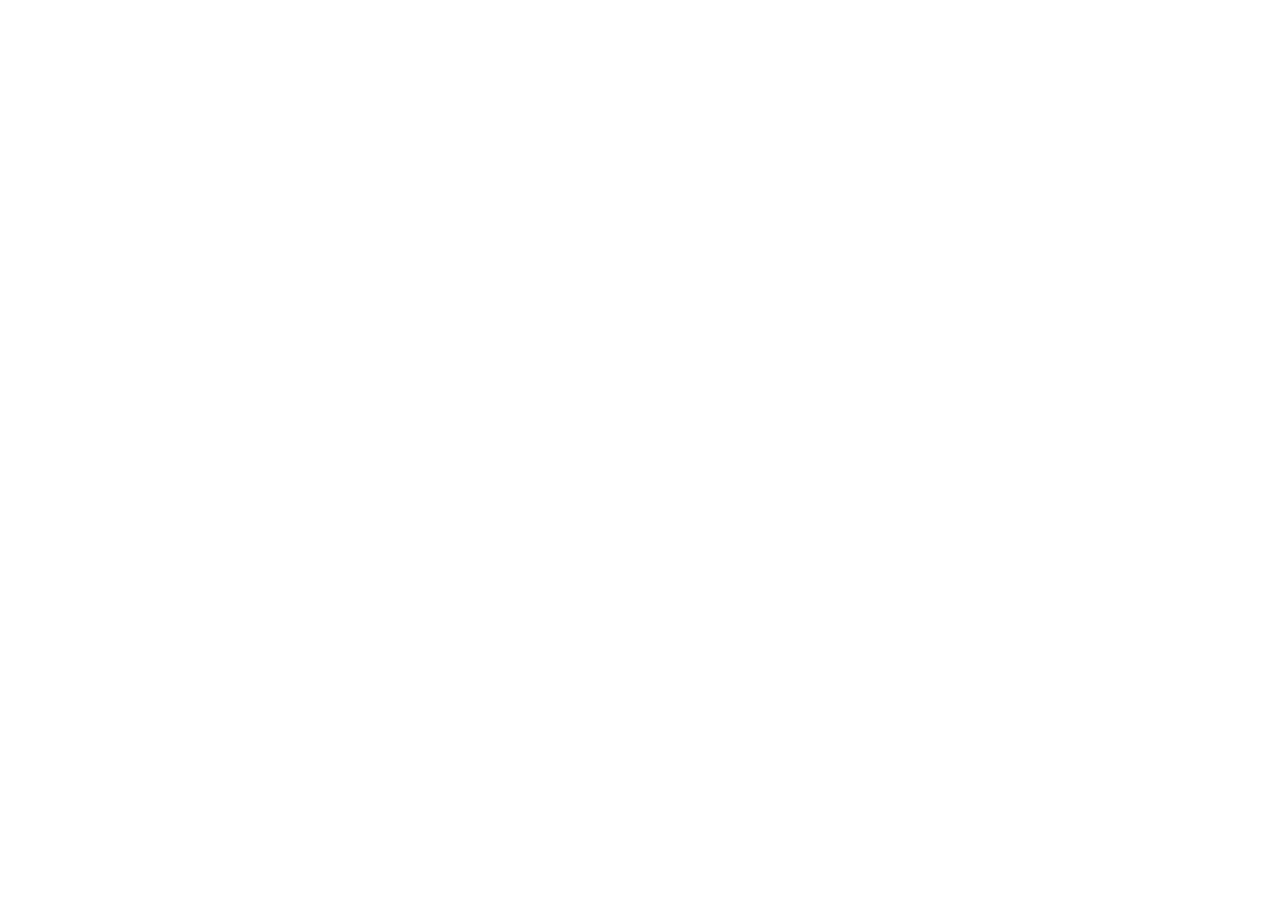
==== index.html @ fde0df3c "initialized project" ====
<!DOCTYPE html>
<html lang="en">
<head>
    <meta charset="UTF-8">
    <meta name="viewport" content="width=device-width, initial-scale=1.0">
    <title>Onam Games</title>
    <link rel="stylesheet" href="style.css">
</head>
<body>
    
    
<script src="path/to/your-script.js"></script>
</body>
</html>
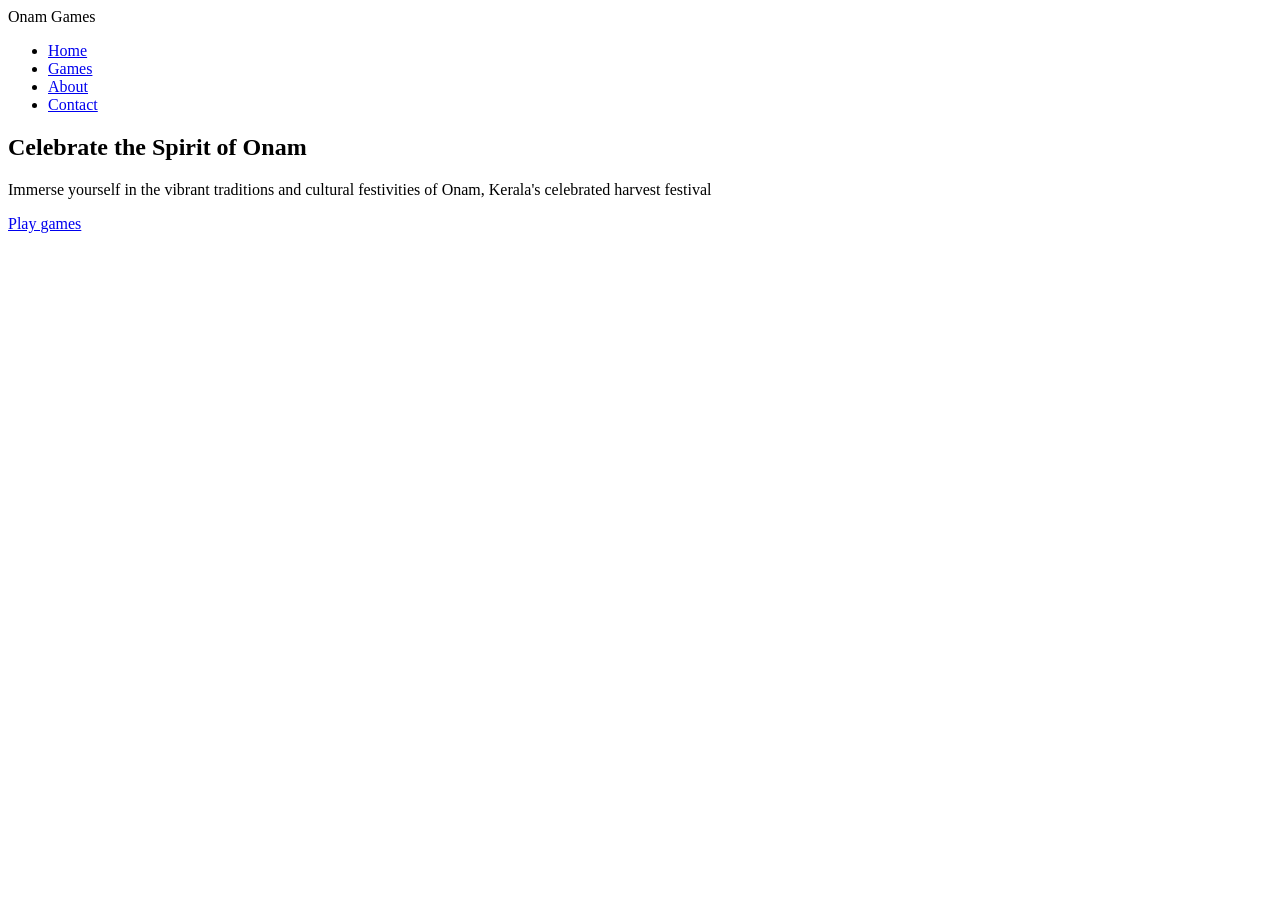
==== commit 40f2cccf: "added basic structure for front page" ====
--- a/index.html
+++ b/index.html
@@ -7,7 +7,22 @@
     <link rel="stylesheet" href="style.css">
 </head>
 <body>
-    
+    <nav class="navbar">
+        <div class="navbar-logo">Onam Games</div>
+        <ul class="navbar-links">
+            <li><a href="#">Home</a></li>
+            <li><a href="#">Games</a></li>
+            <li><a href="#">About</a></li>
+            <li><a href="#">Contact</a></li>
+        </ul>
+    </nav>
+    <section class="hero">
+        <div class="hero-content">
+            <h1>Celebrate the Spirit of Onam</h1>
+            <p>Immerse yourself in the vibrant traditions and cultural festivities of Onam, Kerala's celebrated harvest festival</p>
+            <a href="#" class="hero-btn">Play games</a>
+        </div>
+    </section>
     
 <script src="path/to/your-script.js"></script>
 </body>
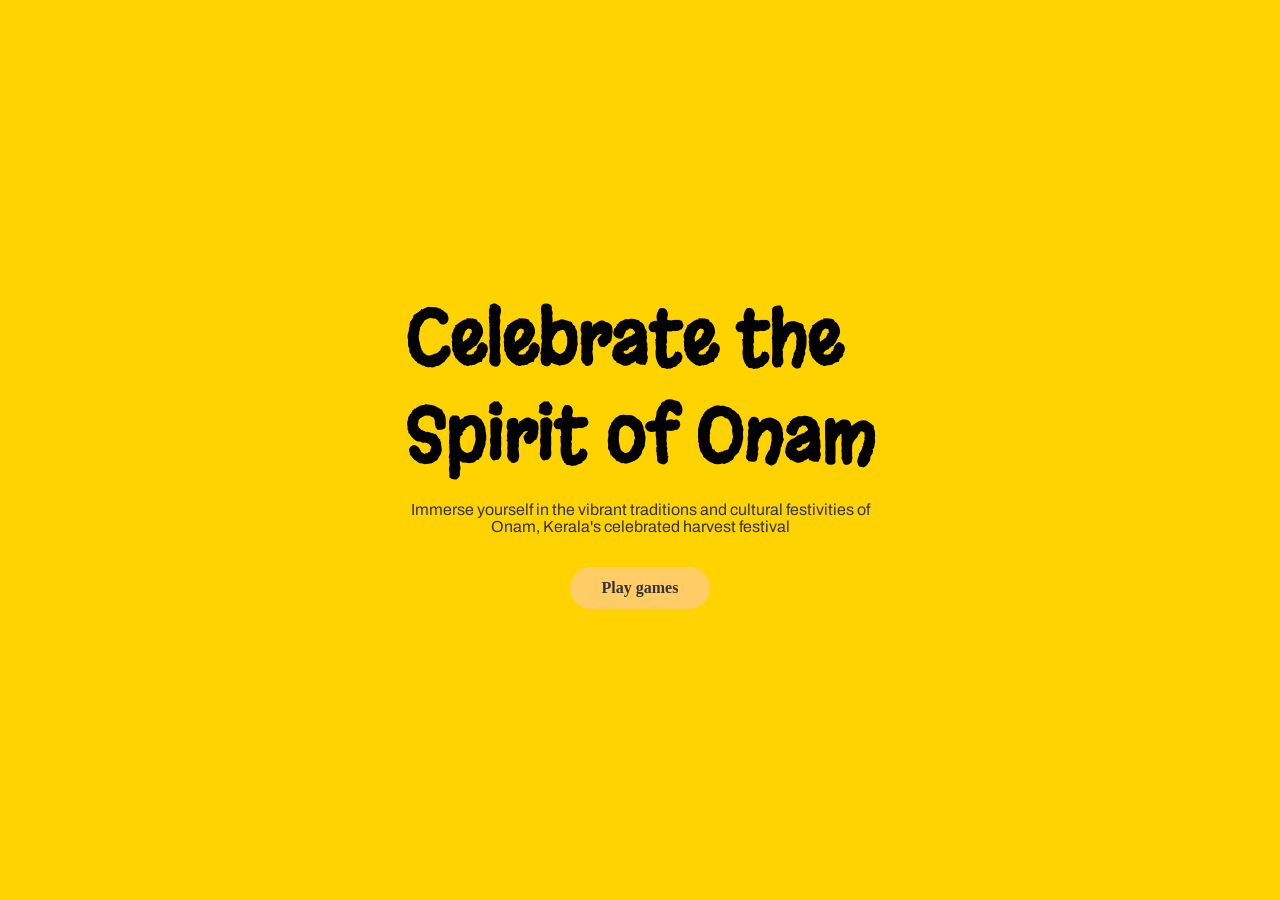
==== commit d116d121: "Added a background image in assets folder and done a basic design" ====
--- a/index.html
+++ b/index.html
@@ -3,22 +3,16 @@
 <head>
     <meta charset="UTF-8">
     <meta name="viewport" content="width=device-width, initial-scale=1.0">
-    <title>Onam Games</title>
+    <title>Onamania</title>
     <link rel="stylesheet" href="style.css">
 </head>
 <body>
-    <nav class="navbar">
-        <div class="navbar-logo">Onam Games</div>
-        <ul class="navbar-links">
-            <li><a href="#">Home</a></li>
-            <li><a href="#">Games</a></li>
-            <li><a href="#">About</a></li>
-            <li><a href="#">Contact</a></li>
-        </ul>
-    </nav>
+    <!-- <nav class="navbar">
+        <div class="navbar-logo">Onammania</div>
+    </nav> -->
     <section class="hero">
         <div class="hero-content">
-            <h1>Celebrate the Spirit of Onam</h1>
+            <h1>Celebrate the <br> Spirit of Onam</h1>
             <p>Immerse yourself in the vibrant traditions and cultural festivities of Onam, Kerala's celebrated harvest festival</p>
             <a href="#" class="hero-btn">Play games</a>
         </div>
--- a/style.css
+++ b/style.css
@@ -0,0 +1,67 @@
+@import url('https://fonts.googleapis.com/css2?family=Archivo:ital,wght@0,100..900;1,100..900&family=Margarine&display=swap');
+
+*{
+    margin: 0;
+    padding: 0;
+    box-sizing: border-box;
+}
+
+body {
+    background: #ffd300;
+}
+/* 
+nav {
+    padding: 1rem;
+    text-align: center;
+}
+nav a {
+    color: white;
+    text-decoration: none;
+    font-size: 1.5rem;
+    font-weight: bold;
+} */
+
+.hero {
+    display: flex;
+    align-items: center;
+    justify-content: center;
+    width: auto;
+    height: 100vh;
+}
+
+.hero-content{
+    display: flex;
+    align-items: center;
+    justify-content: center;
+    flex-direction: column;
+}
+
+.hero-content h1 {
+    font-size: 4.5rem;
+    font-weight: bold;
+    color: #020202;
+    margin-bottom: 1rem;
+    font-family: "Margarine", sans-serif;
+}
+
+.hero-content p {
+    font-family: "Archivo", sans-serif;
+    font-size: 1rem;
+    color: #333;
+    margin-bottom: 2rem;
+    max-width: 500px;
+    text-align: center;
+}
+
+.hero-btn {
+    background: #ffcc66;
+    color: #333;
+    padding: 0.75rem 2rem;
+    border: none;
+    border-radius: 25px;
+    font-size: 1rem;
+    font-weight: bold;
+    text-decoration: none;
+    transition: background 0.2s;
+}
+
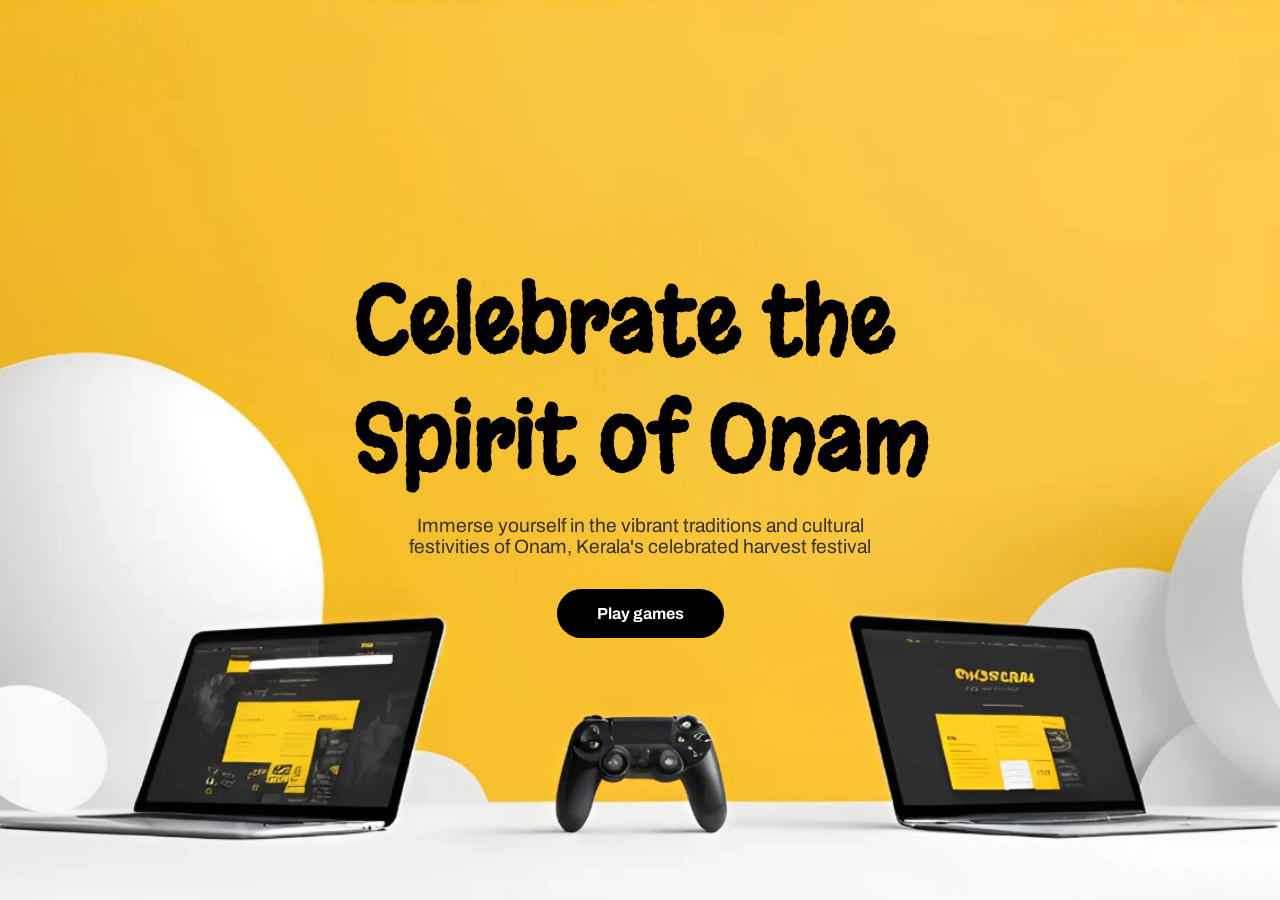
==== commit 0fe3dd7f: "completed project need to fix grid issue" ====
--- a/index.html
+++ b/index.html
@@ -14,7 +14,7 @@
         <div class="hero-content">
             <h1>Celebrate the <br> Spirit of Onam</h1>
             <p>Immerse yourself in the vibrant traditions and cultural festivities of Onam, Kerala's celebrated harvest festival</p>
-            <a href="#" class="hero-btn">Play games</a>
+            <a href="http://localhost:5500/guesscard/" class="hero-btn">Play games</a>
         </div>
     </section>
     
--- a/style.css
+++ b/style.css
@@ -27,6 +27,10 @@
     justify-content: center;
     width: auto;
     height: 100vh;
+    background-image: url(Assets/Background.png);
+    background-size: cover; 
+    background-repeat: no-repeat;
+    background-position: center;
 }
 
 .hero-content{
@@ -37,7 +41,7 @@
 }
 
 .hero-content h1 {
-    font-size: 4.5rem;
+    font-size: 5.5rem;
     font-weight: bold;
     color: #020202;
     margin-bottom: 1rem;
@@ -46,7 +50,7 @@
 
 .hero-content p {
     font-family: "Archivo", sans-serif;
-    font-size: 1rem;
+    font-size: 1.2rem;
     color: #333;
     margin-bottom: 2rem;
     max-width: 500px;
@@ -54,14 +58,22 @@
 }
 
 .hero-btn {
-    background: #ffcc66;
-    color: #333;
-    padding: 0.75rem 2rem;
+    background: #000;
+    color: #fff;
+    font-family: "Archivo", sans-serif;
+    padding: 1rem 2.5rem;
     border: none;
     border-radius: 25px;
     font-size: 1rem;
     font-weight: bold;
     text-decoration: none;
-    transition: background 0.2s;
+    transition: all ease-in-out 0.7s;
+    cursor: pointer;
 }
 
+.hero-btn:hover {
+    background: #fff;
+    color: #000;
+
+}
+
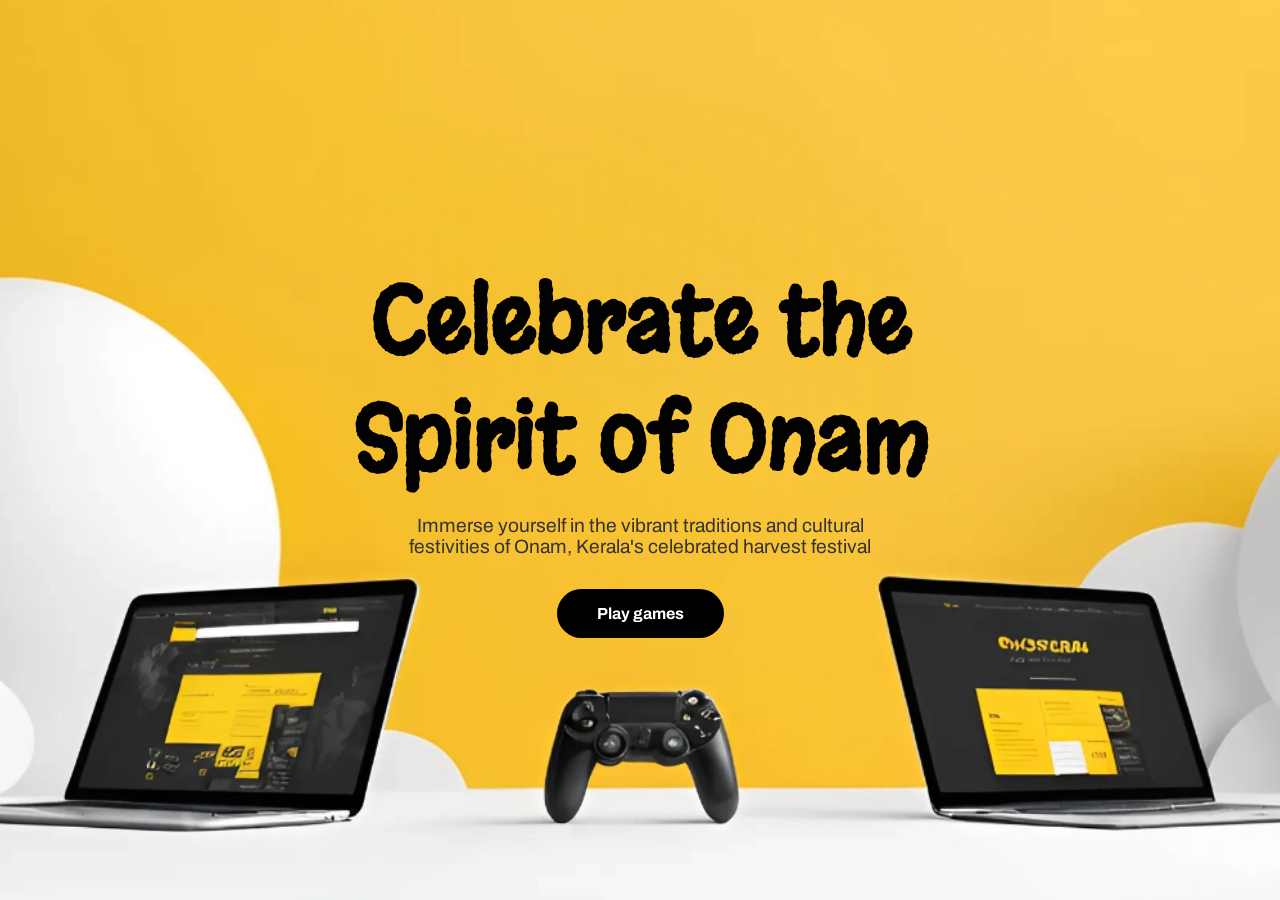
==== commit 5beeb527: "completed project" ====
--- a/index.html
+++ b/index.html
@@ -5,6 +5,7 @@
     <meta name="viewport" content="width=device-width, initial-scale=1.0">
     <title>Onamania</title>
     <link rel="stylesheet" href="style.css">
+    <link rel="icon" href="../Assets/logo.jpg"/>
 </head>
 <body>
     <!-- <nav class="navbar">
--- a/style.css
+++ b/style.css
@@ -46,6 +46,7 @@
     color: #020202;
     margin-bottom: 1rem;
     font-family: "Margarine", sans-serif;
+    text-align: center;
 }
 
 .hero-content p {
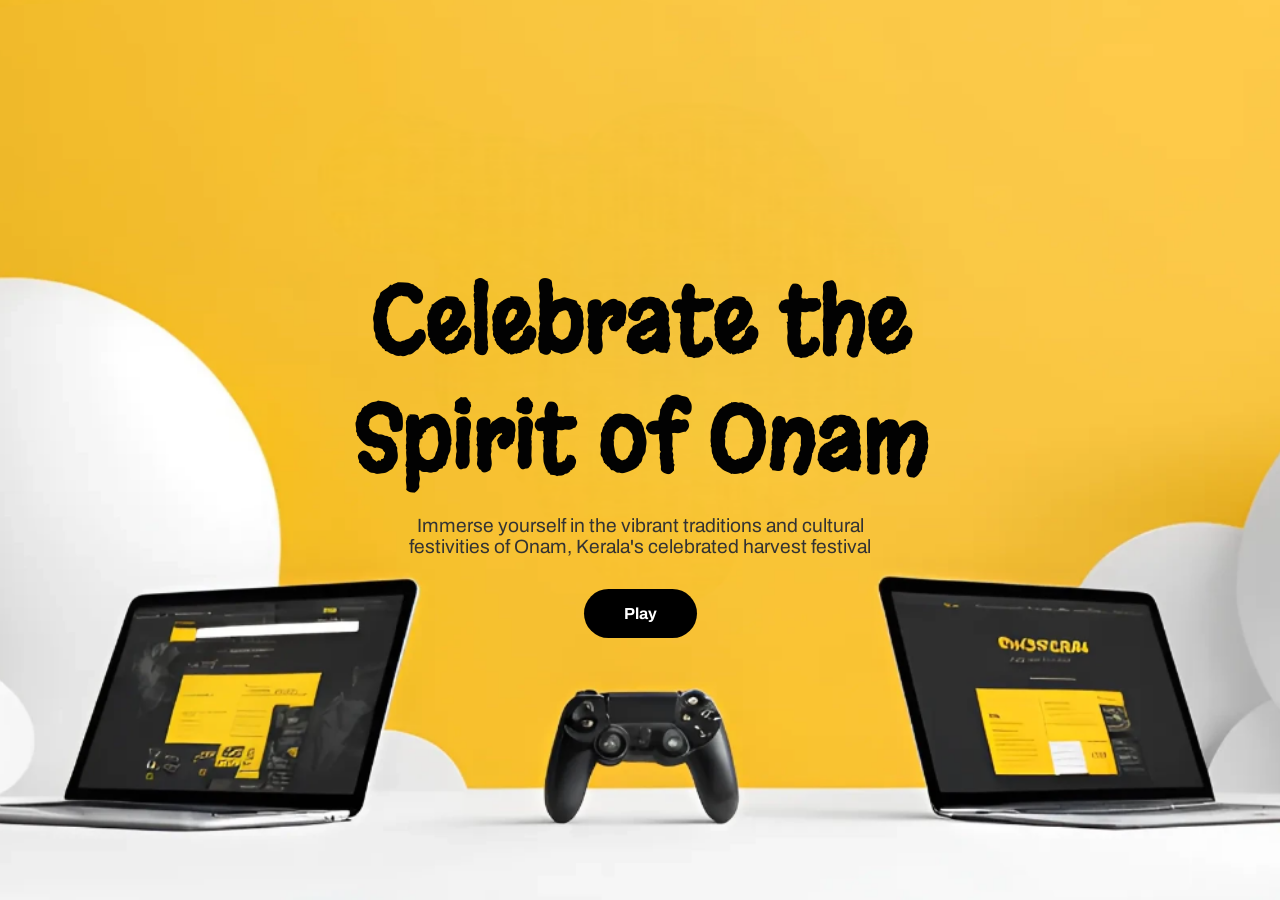
==== commit a9681621: "completed project" ====
--- a/index.html
+++ b/index.html
@@ -15,7 +15,7 @@
         <div class="hero-content">
             <h1>Celebrate the <br> Spirit of Onam</h1>
             <p>Immerse yourself in the vibrant traditions and cultural festivities of Onam, Kerala's celebrated harvest festival</p>
-            <a href="http://localhost:5500/guesscard/" class="hero-btn">Play games</a>
+            <a href="http://localhost:5500/guesscard/" class="hero-btn">Play</a>
         </div>
     </section>
     
